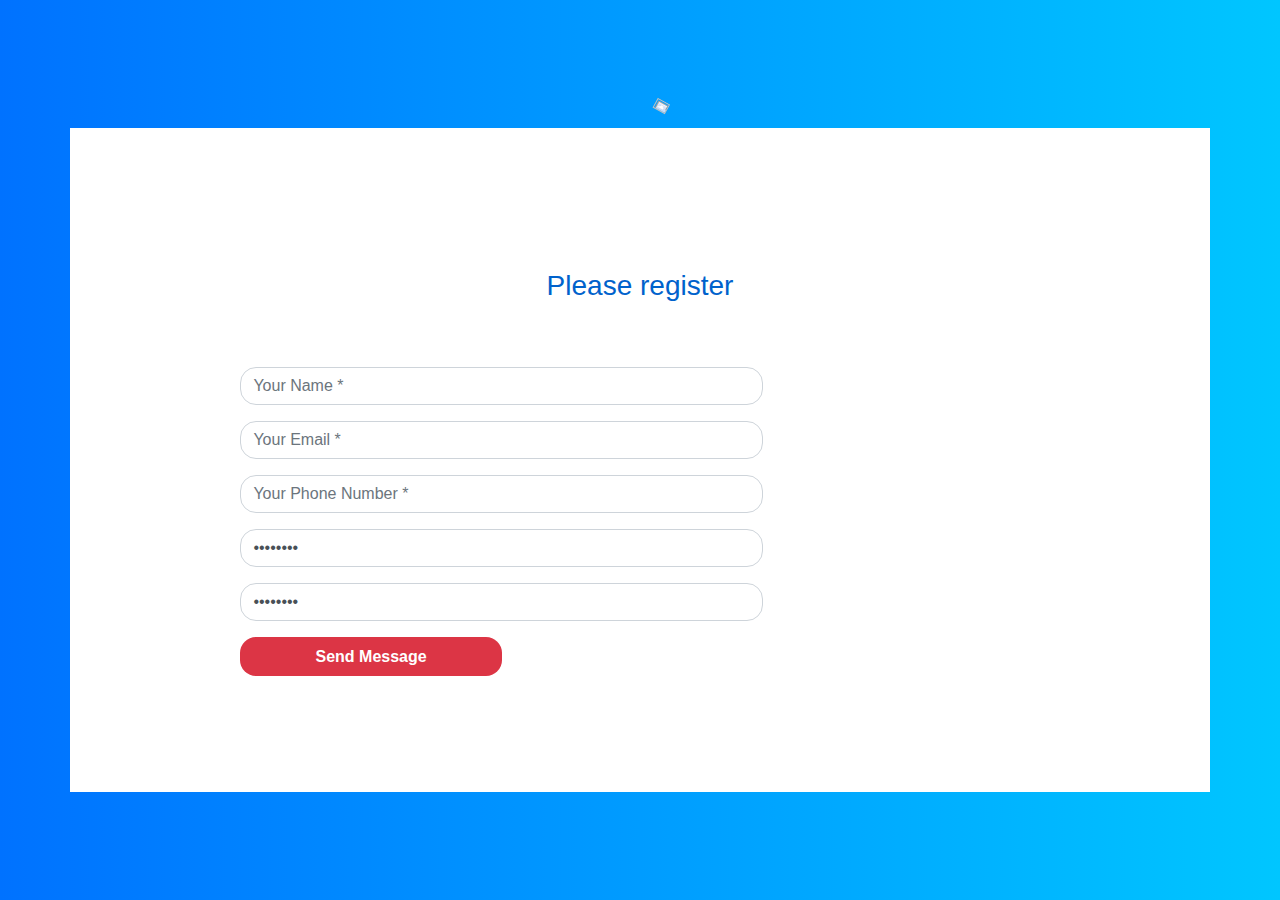
==== formulari_2.html @ 9bd8fdb4 "Add files via upload" ====
<html lang="en">
<head>
    <meta charset="UTF-8">
    <meta name="viewport" content="width=device-width, initial-scale=1.0">
    <meta http-equiv="X-UA-Compatible" content="ie=edge">
    <link rel="stylesheet" src="main.css"/>
    
    <link rel="stylesheet" href="main.css">
    <link rel="stylesheet" href="https://maxcdn.bootstrapcdn.com/bootstrap/4.3.1/css/bootstrap.min.css">
    <script src="https://ajax.googleapis.com/ajax/libs/jquery/3.4.1/jquery.min.js"></script>
    <script src="https://cdnjs.cloudflare.com/ajax/libs/popper.js/1.14.7/umd/popper.min.js"></script>
    <script src="https://maxcdn.bootstrapcdn.com/bootstrap/4.3.1/js/bootstrap.min.js"></script>
    
    <title>Document</title>
</head>
<body>
    <div class="container contact-form">
            <div class="contact-image">
                <img src="https://image.ibb.co/kUagtU/rocket_contact.png" alt="rocket_contact"/>
            </div>
            <form method="post" action="">
                <h3>Please register</h3>
                <div class="row">
                    <div class="col-md-8">
                        <div class="form-group">
                            <input type="text" id="name" name="txtName" class="form-control" placeholder="Your Name *"/>
                            <p id="name1" class="text-danger"></p>
                            <p id="name2" class="text-success"></p>
                        </div>
                        <div class="form-group">
                            <input type="text" id="email" name="email" class="form-control" placeholder="Your Email *"/>
                            <p id="email1" class="text-danger"></p>
                            <p id="email2" class="text-success"></p>
                        </div>
                        <div class="form-group">
                            <input type="text" id="phone" name="phone" class="form-control" placeholder="Your Phone Number *" value="" />
                            <p id="phone1" class="text-danger"></p>
                            <p id="phone2" class="text-success"></p>
                        </div>
                        <div class="form-group">
                            <input type="password" id="password1" name="password1" class="form-control" value="Password" />
                            <p id="psswd1a" class="text-danger"></p>
                            <p id="psswd1b" class="text-success"></p>
                        </div>
                        <div class="form-group">
                            <input type="password" id="password2" name="password2" class="form-control" value="Password" />
                            <p id="psswd2a" class="text-danger"></p>
                            <p id="psswd2b" class="text-success"></p>
                        </div>
                        <div class="form-group">
                            <input type="submit" onclick="return onSubmit()" name="btnSubmit" class="btnContact" value="Send Message" />
                        </div>
                    </div>
                </div>
            </form>
        </div>
</body>
<script src="formulari_2.js"> </script>
</html>
---- main.css ----
body{
    background: -webkit-linear-gradient(left, #0072ff, #00c6ff);
}
.contact-form{
    background: #fff;
    margin-top: 10%;
    margin-bottom: 5%;
    width: 70%;
}
.contact-form .form-control{
    border-radius:1rem;
}
.contact-image{
    text-align: center;
}
.contact-image img{
    border-radius: 6rem;
    width: 11%;
    margin-top: -3%;
    transform: rotate(29deg);
}
.contact-form form{
    padding: 14%;
}
.contact-form form .row{
    margin-bottom: -7%;
}
.contact-form h3{
    margin-bottom: 8%;
    margin-top: -10%;
    text-align: center;
    color: #0062cc;
}
.contact-form .btnContact {
    width: 50%;
    border: none;
    border-radius: 1rem;
    padding: 1.5%;
    background: #dc3545;
    font-weight: 600;
    color: #fff;
    cursor: pointer;
}
.btnContactSubmit
{
    width: 50%;
    border-radius: 1rem;
    padding: 1.5%;
    color: #fff;
    background-color: #0062cc;
    border: none;
    cursor: pointer;
}
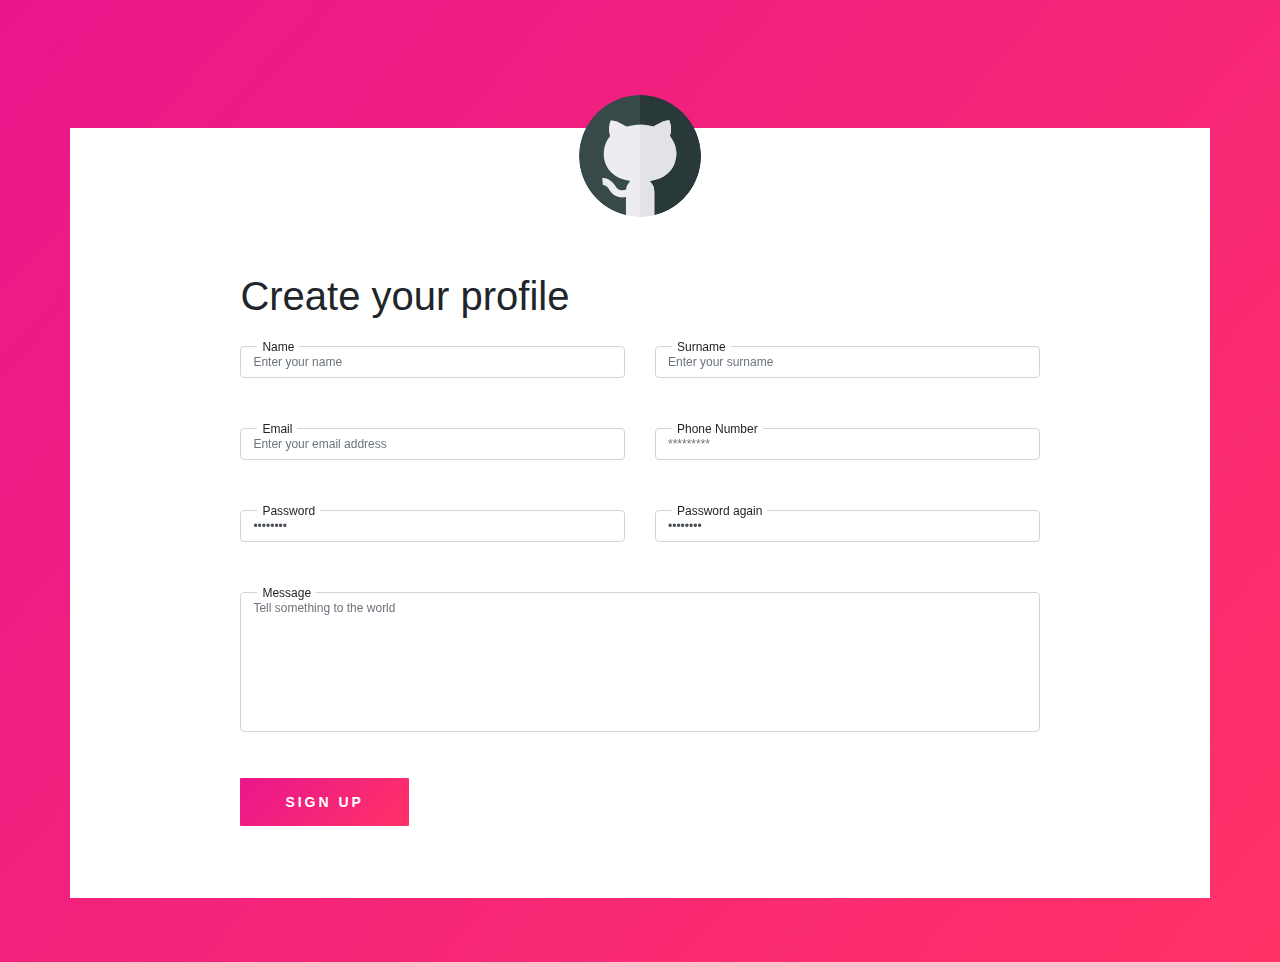
==== commit 879f99da: "no message" ====
--- a/formulari_2.html
+++ b/formulari_2.html
@@ -1,59 +1,96 @@
+
 <html lang="en">
+    <!DOCTYPE html>
+ 
+
 <head>
     <meta charset="UTF-8">
     <meta name="viewport" content="width=device-width, initial-scale=1.0">
     <meta http-equiv="X-UA-Compatible" content="ie=edge">
-    <link rel="stylesheet" src="main.css"/>
-    
+    <link rel="stylesheet" src="main.css" />
+
     <link rel="stylesheet" href="main.css">
     <link rel="stylesheet" href="https://maxcdn.bootstrapcdn.com/bootstrap/4.3.1/css/bootstrap.min.css">
     <script src="https://ajax.googleapis.com/ajax/libs/jquery/3.4.1/jquery.min.js"></script>
     <script src="https://cdnjs.cloudflare.com/ajax/libs/popper.js/1.14.7/umd/popper.min.js"></script>
     <script src="https://maxcdn.bootstrapcdn.com/bootstrap/4.3.1/js/bootstrap.min.js"></script>
-    
-    <title>Document</title>
+
+    <title>Formulario</title>
 </head>
+
 <body>
     <div class="container contact-form">
-            <div class="contact-image">
-                <img src="https://image.ibb.co/kUagtU/rocket_contact.png" alt="rocket_contact"/>
-            </div>
-            <form method="post" action="">
-                <h3>Please register</h3>
-                <div class="row">
-                    <div class="col-md-8">
-                        <div class="form-group">
-                            <input type="text" id="name" name="txtName" class="form-control" placeholder="Your Name *"/>
+        <div class="contact-image">
+            <img src="github.svg" />
+        </div>
+        <form  onsubmit="return (onSubmit())"  action="/done.html" method="post" >
+            <h1>Create your profile</h1>
+
+                <div class=" justify-content-center ">
+                    <div class="row ">
+                        
+                        <div class="form-group col-6">
+                            <label class="input-label" for="name" id="contName">Name</label>
+                            <input type="text" id="name" name="txtName" class="form-control" placeholder="Enter your name"  />
                             <p id="name1" class="text-danger"></p>
                             <p id="name2" class="text-success"></p>
                         </div>
-                        <div class="form-group">
-                            <input type="text" id="email" name="email" class="form-control" placeholder="Your Email *"/>
+
+                        <div class="form-group col-6">
+                            <label class="input-label" for="surname" id="contSurname">Surname</label>
+                            <input type="text" id="surname" name="txtSurname" class="form-control" placeholder="Enter your surname" />
+                            <p id="surname1" class="text-danger"></p>
+                            <p id="surname2" class="text-success"></p>
+                        </div>
+                    </div>
+                    <div class="row">
+                        <div class="form-group col-6">
+                            <label class="input-label" for="email" id="contEmail">Email</label>                            
+                            <input type="text" id="email" name="email" class="form-control" placeholder="Enter your email address" />
                             <p id="email1" class="text-danger"></p>
                             <p id="email2" class="text-success"></p>
                         </div>
-                        <div class="form-group">
-                            <input type="text" id="phone" name="phone" class="form-control" placeholder="Your Phone Number *" value="" />
+                        <div class="form-group col-6">
+                            <label class="input-label" for="phone" id="contPhone">Phone Number</label>
+                            <input type="text" id="phone" name="phone" class="form-control" placeholder="*********"/>
                             <p id="phone1" class="text-danger"></p>
                             <p id="phone2" class="text-success"></p>
                         </div>
-                        <div class="form-group">
+                    </div>
+
+                    <div class="row">
+                        <div class="form-group col-6">
+                            <label class="input-label" for="password" id="contPassword">Password</label>
                             <input type="password" id="password1" name="password1" class="form-control" value="Password" />
                             <p id="psswd1a" class="text-danger"></p>
                             <p id="psswd1b" class="text-success"></p>
                         </div>
-                        <div class="form-group">
+                        <div class="form-group col-6">
+                            <label class="input-label" for="password" id="contPassword">Password again</label>
                             <input type="password" id="password2" name="password2" class="form-control" value="Password" />
                             <p id="psswd2a" class="text-danger"></p>
                             <p id="psswd2b" class="text-success"></p>
                         </div>
-                        <div class="form-group">
-                            <input type="submit" onclick="return onSubmit()" name="btnSubmit" class="btnContact" value="Send Message" />
+                    </div> 
+
+                    <div class="row">
+                        <div class="form-group col-12">
+                            <label class="input-label" for="inputEmail1" id="contMessage">Message</label>
+                            <textarea class="form-control" name="message" id="inputEmail1" rows="7" aria-describedby="contMessage contact-title" placeholder="Tell something to the world"></textarea>
                         </div>
                     </div>
+                    
+                    
+                    <div class="form-group">
+                        <input type="submit" name="btnSubmit" class="btnContact"
+                            value="Sign up" />
+                    </div>
                 </div>
-            </form>
-        </div>
+            </div>
+        </form>
+    </div>
 </body>
+
 <script src="formulari_2.js"> </script>
+
 </html>--- a/main.css
+++ b/main.css
@@ -1,53 +1,127 @@
 body{
-    background: -webkit-linear-gradient(left, #0072ff, #00c6ff);
+    background: linear-gradient(131.62deg, #ea168c 0%, #ff3267 100%);
 }
+
+input, button, select, optgroup, textarea {
+  margin: 0;
+  font-family: inherit;
+  font-size: inherit;
+  line-height: inherit;
+}
+
+
+
+
+.form-control{
+  display: block;
+  width: 100%;
+  color: inherit;
+  background-color: transparent;
+  background-clip: padding-box;
+  padding: 12px 20px;
+  border: 1px solid;
+  border-radius: 1px;
+  box-shadow: none;
+  font-size: 16px;
+  line-height: 22px;
+  font-weight: 400;
+  resize: none;
+  backface-visibility: hidden;
+  font-size: 12px;
+}
+
 .contact-form{
     background: #fff;
     margin-top: 10%;
     margin-bottom: 5%;
     width: 70%;
 }
-.contact-form .form-control{
-    border-radius:1rem;
-}
+
 .contact-image{
     text-align: center;
 }
+
 .contact-image img{
     border-radius: 6rem;
     width: 11%;
     margin-top: -3%;
-    transform: rotate(29deg);
 }
 .contact-form form{
     padding: 14%;
+    padding-top: 5%;
+    padding-bottom: 5%;
 }
-.contact-form form .row{
-    margin-bottom: -7%;
-}
+
 .contact-form h3{
-    margin-bottom: 8%;
+    margin-bottom: 6%;
     margin-top: -10%;
     text-align: center;
     color: #0062cc;
 }
+
+.contact-form input {
+  font-size: 12px;
+}
+
+.contact-form textarea{
+  font-size: 12px;
+}
+
+
 .contact-form .btnContact {
-    width: 50%;
+    background: linear-gradient(131.62deg, #ea168c 0%, #ff3267 100%);;
+    padding-left: 45px;
+    padding-right: 45px;
+    height: 48px;
+    text-align: center;
+    margin-top: 30px;
+    width: auto;
+    cursor: pointer;
     border: none;
-    border-radius: 1rem;
-    padding: 1.5%;
-    background: #dc3545;
-    font-weight: 600;
+    overflow: hidden;
     color: #fff;
-    cursor: pointer;
+    font-size: 14px;
+    font-weight: bold;
+    letter-spacing: 3px;
+    text-transform: uppercase;
+    border-radius: 1px;
 }
-.btnContactSubmit
-{
-    width: 50%;
-    border-radius: 1rem;
-    padding: 1.5%;
-    color: #fff;
-    background-color: #0062cc;
-    border: none;
-    cursor: pointer;
-}+
+.btnContact:hover{
+  box-shadow: 0 9px 10px rgba(33,33,33,.2);
+}
+.form-group .input-label {
+  margin-bottom: 0;
+  position: relative;
+  top: 10px;
+  left: 17px;
+  padding: 0 5px;
+  font-size: 12px;
+  font-weight: 400;
+  z-index: 1;
+}
+
+.form-control label{
+  
+}
+
+.form-group .input-label::before {
+  content: "";
+  background-color: white;
+  position: absolute;
+  height: 10px;
+  display: block;
+  z-index: -1;
+  top: 0px;
+  left: 0;
+  right: 0;
+}
+
+
+
+
+
+
+
+
+
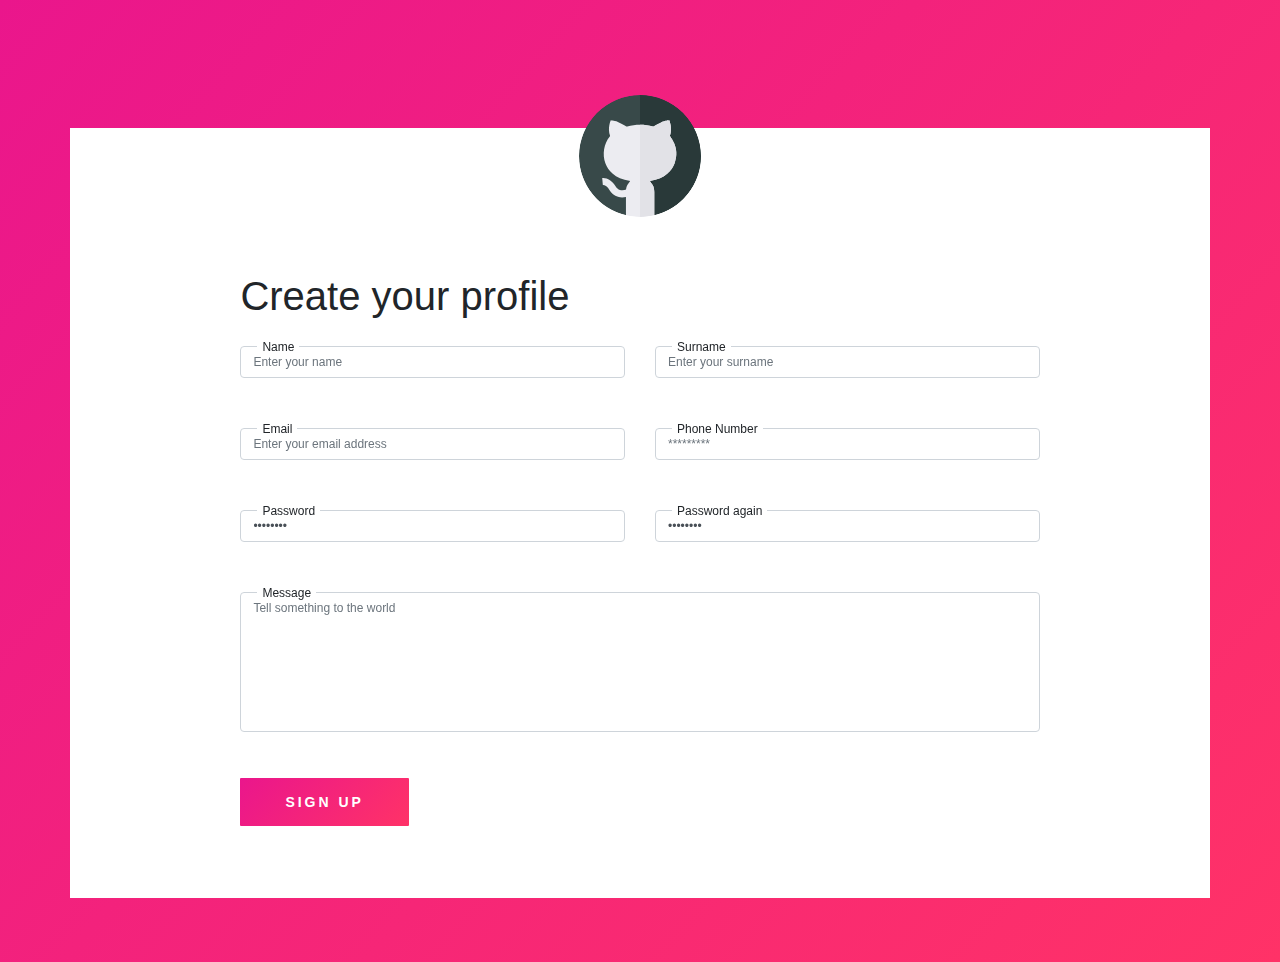
==== commit 0d643ad0: "Finished" ====
--- a/formulari_2.html
+++ b/formulari_2.html
@@ -2,7 +2,6 @@
 <html lang="en">
     <!DOCTYPE html>
  
-
 <head>
     <meta charset="UTF-8">
     <meta name="viewport" content="width=device-width, initial-scale=1.0">
@@ -20,23 +19,23 @@
 
 <body>
     <div class="container contact-form">
-        <div class="contact-image">
+        <div class="contact-image col-dn">
             <img src="github.svg" />
         </div>
-        <form  onsubmit="return (onSubmit())"  action="/done.html" method="post" >
+        <form action="/done.html" onsubmit="return onSubmit()"   >
             <h1>Create your profile</h1>
 
                 <div class=" justify-content-center ">
                     <div class="row ">
                         
-                        <div class="form-group col-6">
+                        <div class="form-group col-12 col-sm-6">
                             <label class="input-label" for="name" id="contName">Name</label>
                             <input type="text" id="name" name="txtName" class="form-control" placeholder="Enter your name"  />
                             <p id="name1" class="text-danger"></p>
                             <p id="name2" class="text-success"></p>
                         </div>
 
-                        <div class="form-group col-6">
+                        <div class="form-group col-12 col-sm-6">
                             <label class="input-label" for="surname" id="contSurname">Surname</label>
                             <input type="text" id="surname" name="txtSurname" class="form-control" placeholder="Enter your surname" />
                             <p id="surname1" class="text-danger"></p>
@@ -44,13 +43,13 @@
                         </div>
                     </div>
                     <div class="row">
-                        <div class="form-group col-6">
+                        <div class="form-group col-12 col-sm-6">
                             <label class="input-label" for="email" id="contEmail">Email</label>                            
                             <input type="text" id="email" name="email" class="form-control" placeholder="Enter your email address" />
                             <p id="email1" class="text-danger"></p>
                             <p id="email2" class="text-success"></p>
                         </div>
-                        <div class="form-group col-6">
+                        <div class="form-group col-12 col-sm-6">
                             <label class="input-label" for="phone" id="contPhone">Phone Number</label>
                             <input type="text" id="phone" name="phone" class="form-control" placeholder="*********"/>
                             <p id="phone1" class="text-danger"></p>
@@ -59,13 +58,13 @@
                     </div>
 
                     <div class="row">
-                        <div class="form-group col-6">
+                        <div class="form-group col-12 col-sm-6">
                             <label class="input-label" for="password" id="contPassword">Password</label>
                             <input type="password" id="password1" name="password1" class="form-control" value="Password" />
                             <p id="psswd1a" class="text-danger"></p>
                             <p id="psswd1b" class="text-success"></p>
                         </div>
-                        <div class="form-group col-6">
+                        <div class="form-group col-12 col-sm-6">
                             <label class="input-label" for="password" id="contPassword">Password again</label>
                             <input type="password" id="password2" name="password2" class="form-control" value="Password" />
                             <p id="psswd2a" class="text-danger"></p>
